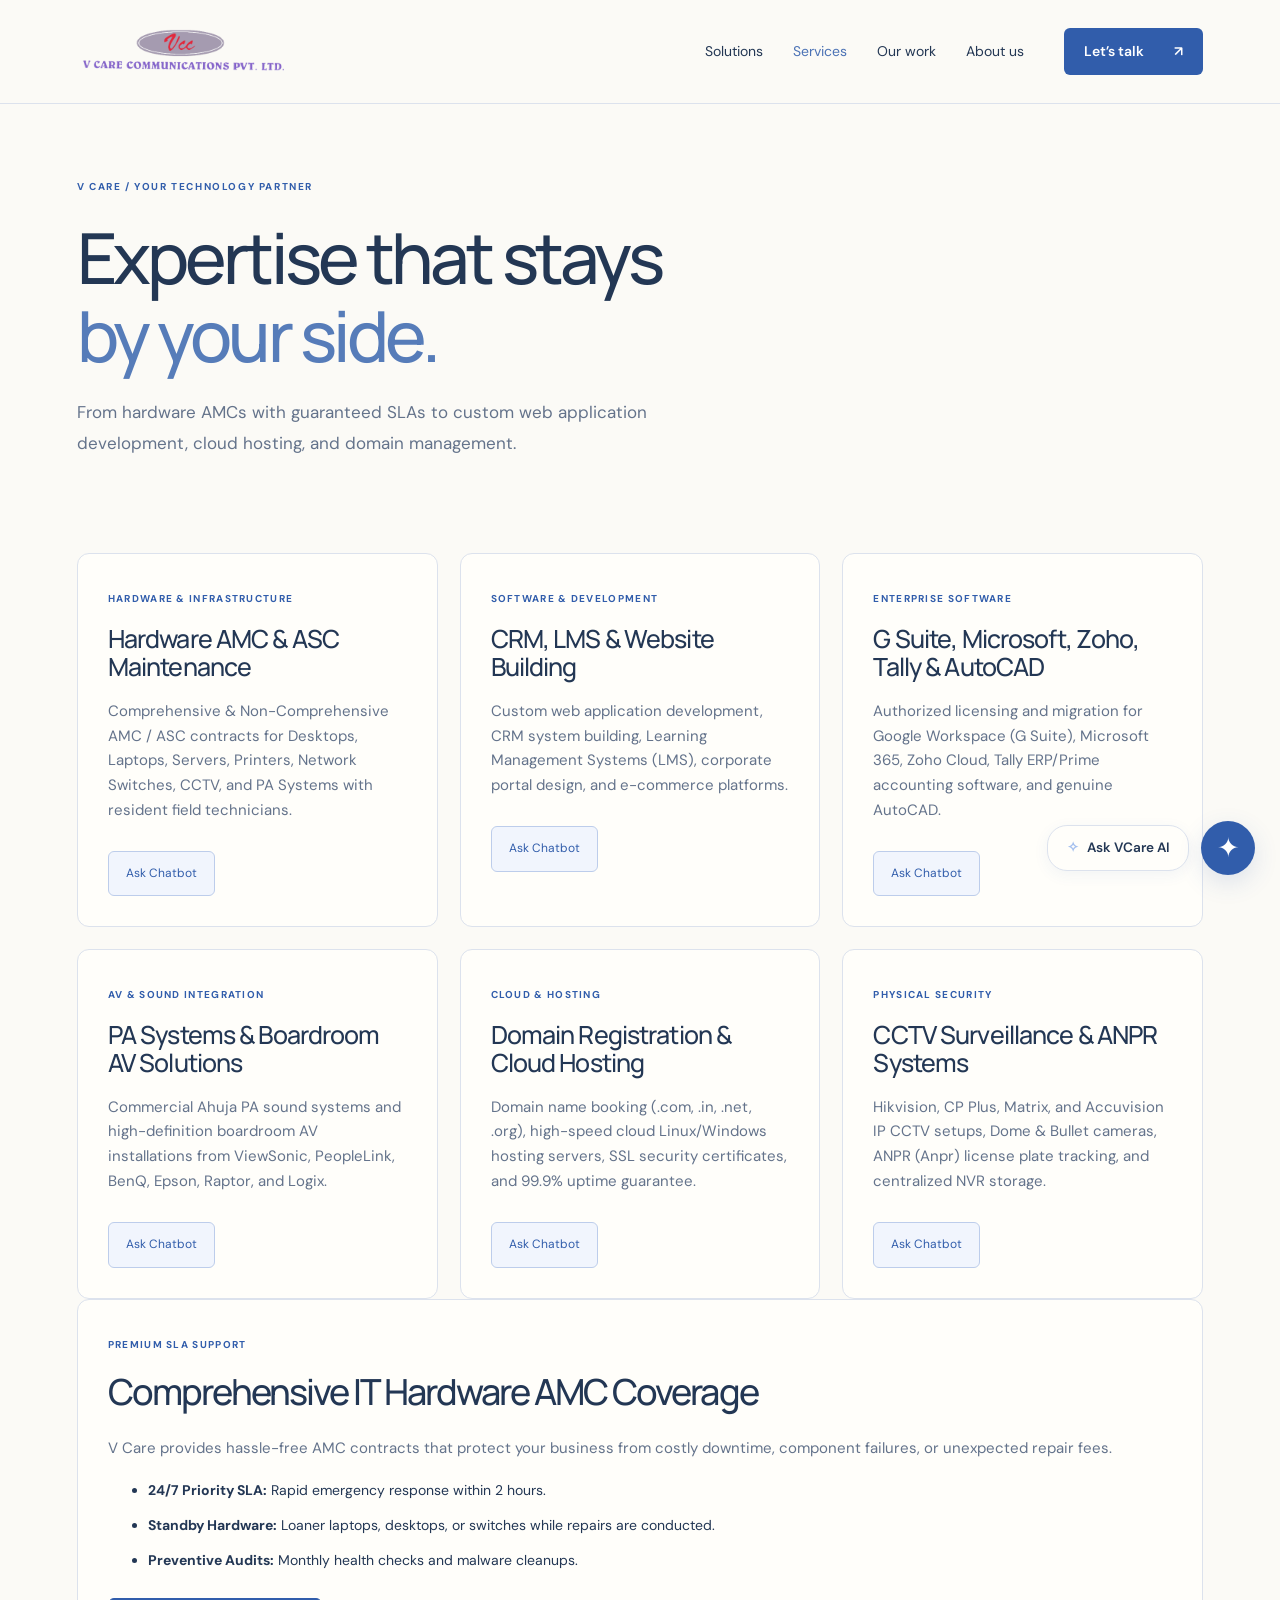
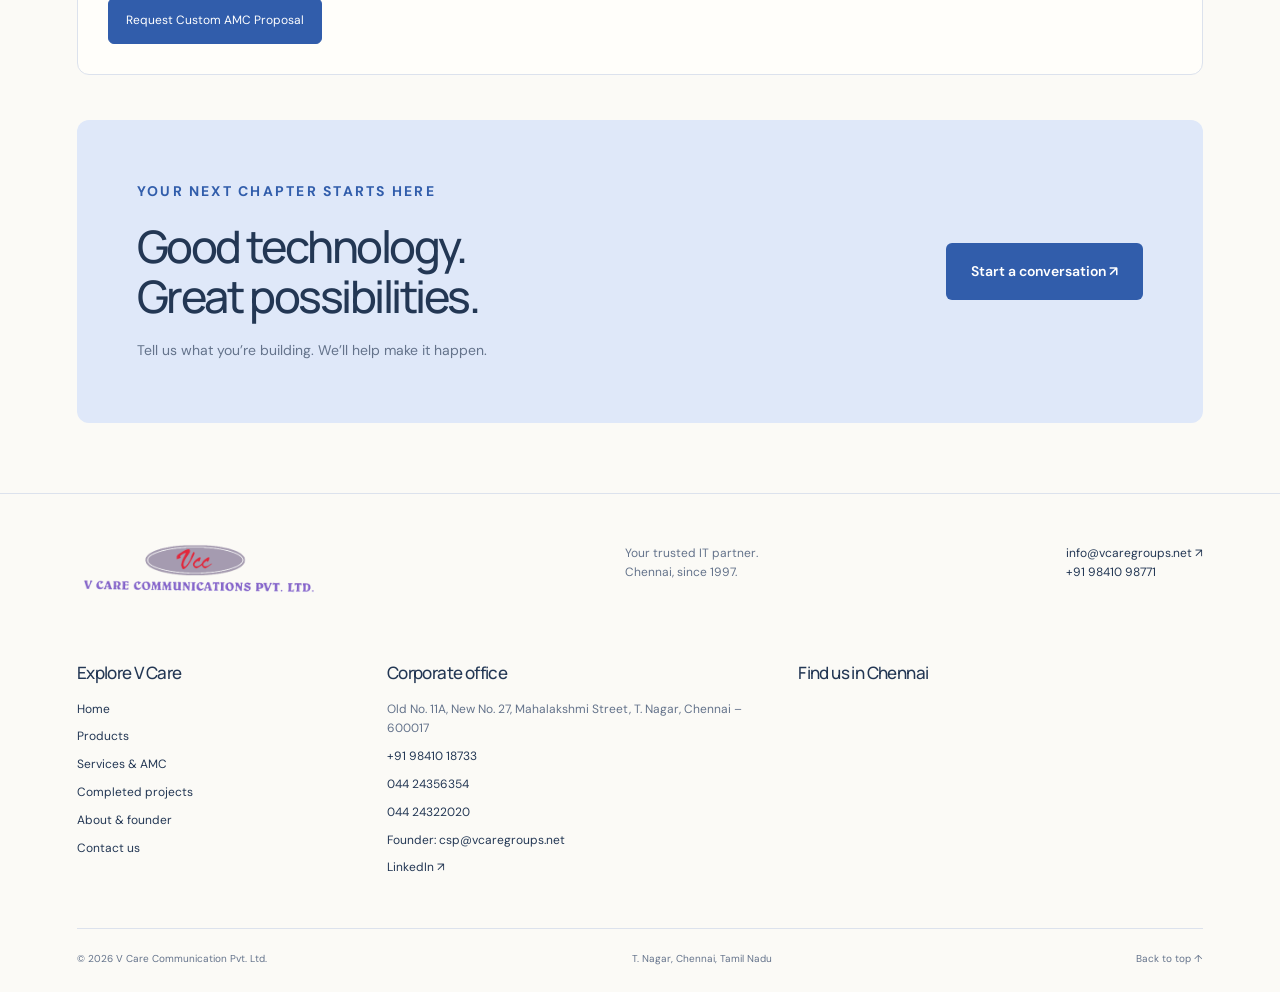
==== services.html @ 09d8451d "Add files via upload" ====
<!doctype html><html lang="en"><head><meta charset="utf-8"><meta name="viewport" content="width=device-width,initial-scale=1"><meta name="description" content="V Care Communication — enterprise IT hardware, systems integration, networking and maintenance in Chennai since 1997."><title>V Care — Technology that moves you forward</title><link rel="stylesheet" href="css/chatbot.css"><link rel="stylesheet" href="css/style.css"></head><body><a class="skip" href="#main">Skip to content</a><header><a class="brand" href="index.html" aria-label="V Care home"><img src="logo.png" alt="V Care Communication Pvt. Ltd."></a><button class="menu" aria-expanded="false" aria-controls="navigation">Menu <span>☰</span></button><nav id="navigation"><a href="products.html">Solutions</a><a href="services.html">Services</a><a href="projects.html">Our work</a><a href="about.html">About us</a></nav><a class="button small header-cta" href="contact.html">Let’s talk <span>↗</span></a></header><main id="main"><section class="page-hero"><p class="eyebrow">V CARE / YOUR TECHNOLOGY PARTNER</p><h1>Expertise that stays<br><em>by your side.</em></h1><p class="intro">From hardware
        AMCs with guaranteed SLAs to custom web application development, cloud hosting, and domain management.</p></section><div class="original-content"><section class="section">
    <div class="container">

      <div class="bento-grid">

        
        <div class="bento-span-4 bento-card">
          
          <span class="bento-tag">HARDWARE & INFRASTRUCTURE</span>
          <h3 class="bento-title">Hardware AMC & ASC Maintenance</h3>
          <p class="bento-desc">Comprehensive & Non-Comprehensive AMC / ASC contracts for Desktops, Laptops, Servers,
            Printers, Network Switches, CCTV, and PA Systems with resident field technicians.</p>
          <button class="btn btn-outline js-open-chat" data-prompt="Tell me about your hardware AMC and ASC support contracts">Ask Chatbot </button>
        </div>

        
        <div class="bento-span-4 bento-card">
          
          <span class="bento-tag">SOFTWARE & DEVELOPMENT</span>
          <h3 class="bento-title">CRM, LMS & Website Building</h3>
          <p class="bento-desc">Custom web application development, CRM system building, Learning Management Systems
            (LMS), corporate portal design, and e-commerce platforms.</p>
          <button class="btn btn-outline js-open-chat" data-prompt="What CRM, LMS, and website building solutions do you offer?">Ask Chatbot </button>
        </div>

        
        <div class="bento-span-4 bento-card">
          
          <span class="bento-tag">ENTERPRISE SOFTWARE</span>
          <h3 class="bento-title">G Suite, Microsoft, Zoho, Tally & AutoCAD</h3>
          <p class="bento-desc">Authorized licensing and migration for Google Workspace (G Suite), Microsoft 365, Zoho
            Cloud, Tally ERP/Prime accounting software, and genuine AutoCAD.</p>
          <button class="btn btn-outline js-open-chat" data-prompt="Tell me about software licensing for Tally, Zoho, G Suite, Microsoft, and AutoCAD">Ask Chatbot
            </button>
        </div>

        
        <div class="bento-span-4 bento-card">
          
          <span class="bento-tag">AV & SOUND INTEGRATION</span>
          <h3 class="bento-title">PA Systems & Boardroom AV Solutions</h3>
          <p class="bento-desc">Commercial Ahuja PA sound systems and high-definition boardroom AV installations from
            ViewSonic, PeopleLink, BenQ, Epson, Raptor, and Logix.</p>
          <button class="btn btn-outline js-open-chat" data-prompt="What PA sound systems and boardroom AV integrations do you provide?">Ask Chatbot </button>
        </div>

        
        <div class="bento-span-4 bento-card">
          
          <span class="bento-tag">CLOUD & HOSTING</span>
          <h3 class="bento-title">Domain Registration & Cloud Hosting</h3>
          <p class="bento-desc">Domain name booking (.com, .in, .net, .org), high-speed cloud Linux/Windows hosting
            servers, SSL security certificates, and 99.9% uptime guarantee.</p>
          <button class="btn btn-outline js-open-chat" data-prompt="Tell me about domain registration and hosting services">Ask Chatbot </button>
        </div>

        
        <div class="bento-span-4 bento-card">
          
          <span class="bento-tag">PHYSICAL SECURITY</span>
          <h3 class="bento-title">CCTV Surveillance & ANPR Systems</h3>
          <p class="bento-desc">Hikvision, CP Plus, Matrix, and Accuvision IP CCTV setups, Dome & Bullet cameras, ANPR
            (Anpr) license plate tracking, and centralized NVR storage.</p>
          <button class="btn btn-outline js-open-chat" data-prompt="Tell me about CCTV camera brands, ANPR systems, and installation">Ask Chatbot </button>
        </div>

      </div>

      
      <div class="bento-card">
        <div>
          <div>
            <span class="bento-tag">PREMIUM SLA SUPPORT</span>
            <h2 class="text-gradient">Comprehensive
              IT Hardware AMC Coverage</h2>
            <p>V Care provides hassle-free
              AMC contracts that protect your business from costly downtime, component failures, or unexpected repair
              fees.</p>

            <ul>
              <li> <strong>24/7 Priority SLA:</strong> Rapid emergency response
                within 2 hours.</li>
              <li> <strong>Standby Hardware:</strong> Loaner laptops, desktops,
                or switches while repairs are conducted.</li>
              <li> <strong>Preventive Audits:</strong> Monthly health checks and
                malware cleanups.</li>
            </ul>

            <a href="contact.html" class="btn btn-primary">Request Custom AMC Proposal </a>
          </div>

          
        </div>
      </div>

    </div>
  </section></div></main><section class="closing"><div><p class="eyebrow">YOUR NEXT CHAPTER STARTS HERE</p><h2>Good technology.<br>Great possibilities.</h2><p>Tell us what you’re building. We’ll help make it happen.</p></div><a class="button" href="contact.html">Start a conversation ↗</a></section><footer><div class="footer-top"><a class="brand" href="index.html"><img src="logo.png" alt="V Care Communication Pvt. Ltd."></a><p>Your trusted IT partner.<br>Chennai, since 1997.</p><div><a href="mailto:info@vcaregroups.net">info@vcaregroups.net ↗</a><a href="tel:+919841098771">+91 98410 98771</a></div></div><div class="footer-extras"><div><h3>Explore V Care</h3><a href="index.html">Home</a><a href="products.html">Products</a><a href="services.html">Services & AMC</a><a href="projects.html">Completed projects</a><a href="about.html">About & founder</a><a href="contact.html">Contact us</a></div><div><h3>Corporate office</h3><p>Old No. 11A, New No. 27, Mahalakshmi Street, T. Nagar, Chennai – 600017</p><a href="tel:+919841018733">+91 98410 18733</a><a href="tel:04424356354">044 24356354</a><a href="tel:04424322020">044 24322020</a><a href="mailto:csp@vcaregroups.net">Founder: csp@vcaregroups.net</a><a href="https://www.linkedin.com/company/vcare-communication-pvt-ltd/" target="_blank" rel="noopener">LinkedIn ↗</a></div><div><h3>Find us in Chennai</h3><iframe src="https://www.google.com/maps/embed?pb=!1m18!1m12!1m3!1d15547.591956405066!2d80.22578973375931!3d13.042164800798362!2m3!1f0!2f0!3f0!3m2!1i1024!2i768!4f13.1!3m3!1m2!1s0x3a5266fff893aa7f%3A0x14968e3ff14acfaf!2sV%20Care%20Communication!5e0!3m2!1sen!2sin!4v1703919596959!5m2!1sen!2sin" width="100%" height="460" allowfullscreen="" loading="lazy" title="V Care office location"></iframe></div></div><div class="footer-bottom"><span>© <span id="year"></span> V Care Communication Pvt. Ltd.</span><a href="contact.html">T. Nagar, Chennai, Tamil Nadu</a><a href="#main">Back to top ↑</a></div></footer><script src="js/chatbot-data.js"></script><script src="js/chatbot.js"></script><script src="js/site.js"></script></body></html>
---- css/chatbot.css ----
/* ==========================================================================
   VCare Holographic AI Assistant - Floating Chatbot Stylesheet
   ========================================================================== */

/* Launcher Floating Trigger */
.chatbot-launcher {
  position: fixed;
  bottom: 25px;
  right: 25px;
  z-index: 99999;
  display: flex;
  align-items: center;
  gap: 0.75rem;
  cursor: pointer;
}

.chatbot-trigger-btn {
  width: 65px;
  height: 65px;
  border-radius: 50%;
  background: linear-gradient(135deg, var(--blue-electric) 0%, var(--cyan-neon) 100%);
  color: #030712;
  display: flex;
  align-items: center;
  justify-content: center;
  font-size: 1.7rem;
  box-shadow: 0 0 30px var(--cyan-glow), 0 10px 25px rgba(0, 0, 0, 0.5);
  border: 2px solid rgba(255, 255, 255, 0.4);
  transition: all 0.3s cubic-bezier(0.175, 0.885, 0.32, 1.275);
  position: relative;
}

.chatbot-trigger-btn:hover {
  transform: scale(1.1) rotate(6deg);
  box-shadow: 0 0 45px var(--cyan-neon), 0 15px 35px rgba(0, 0, 0, 0.6);
}

.chatbot-pulse-ring {
  position: absolute;
  top: -5px;
  left: -5px;
  right: -5px;
  bottom: -5px;
  border-radius: 50%;
  border: 2px solid var(--cyan-neon);
  animation: pulseRing 2s infinite;
  pointer-events: none;
}

@keyframes pulseRing {
  0% { transform: scale(0.95); opacity: 0.9; }
  50% { transform: scale(1.2); opacity: 0; }
  100% { transform: scale(0.95); opacity: 0; }
}

.chatbot-tooltip {
  background: #090d16;
  color: #ffffff;
  padding: 0.65rem 1.15rem;
  border-radius: 20px;
  font-family: var(--font-mono);
  font-size: 0.85rem;
  font-weight: 600;
  border: 1px solid var(--cyan-neon);
  box-shadow: 0 0 20px var(--cyan-glow);
  white-space: nowrap;
  display: flex;
  align-items: center;
  gap: 0.5rem;
  animation: bounceTooltip 3s infinite;
}

.chatbot-tooltip i {
  color: var(--cyan-neon);
}

@keyframes bounceTooltip {
  0%, 100% { transform: translateY(0); }
  50% { transform: translateY(-5px); }
}

/* Main Chat Modal Window */
.chatbot-container {
  position: fixed;
  bottom: 105px;
  right: 25px;
  width: 410px;
  max-width: calc(100vw - 40px);
  height: 620px;
  max-height: calc(100vh - 130px);
  background: rgba(11, 15, 25, 0.96);
  backdrop-filter: blur(24px);
  -webkit-backdrop-filter: blur(24px);
  border-radius: 24px;
  box-shadow: 0 0 45px rgba(0, 240, 255, 0.25), 0 25px 60px rgba(0, 0, 0, 0.8);
  display: flex;
  flex-direction: column;
  overflow: hidden;
  z-index: 99999;
  border: 1px solid rgba(0, 240, 255, 0.35);
  opacity: 0;
  visibility: hidden;
  transform: translateY(25px) scale(0.92);
  transition: all 0.3s cubic-bezier(0.16, 1, 0.3, 1);
}

.chatbot-container.active {
  opacity: 1;
  visibility: visible;
  transform: translateY(0) scale(1);
}

/* Chat Header */
.chatbot-header {
  background: linear-gradient(135deg, #090d16 0%, #050811 100%);
  color: #ffffff;
  padding: 1.35rem 1.5rem;
  display: flex;
  align-items: center;
  justify-content: space-between;
  border-bottom: 1px solid rgba(255, 255, 255, 0.1);
}

.chat-header-info {
  display: flex;
  align-items: center;
  gap: 0.85rem;
}

.chat-avatar {
  width: 44px;
  height: 44px;
  border-radius: 50%;
  background: linear-gradient(135deg, var(--blue-electric) 0%, var(--cyan-neon) 100%);
  display: flex;
  align-items: center;
  justify-content: center;
  font-size: 1.25rem;
  color: #030712;
  position: relative;
  box-shadow: 0 0 15px var(--cyan-neon);
}

.chat-status-dot {
  position: absolute;
  bottom: 0;
  right: 0;
  width: 12px;
  height: 12px;
  background: var(--emerald-neon);
  border: 2px solid #030712;
  border-radius: 50%;
  box-shadow: 0 0 8px var(--emerald-neon);
}

.chat-title-box h4 {
  color: #ffffff;
  font-size: 1.1rem;
  font-weight: 700;
  margin: 0;
}

.chat-title-box p {
  color: var(--cyan-neon);
  font-family: var(--font-mono);
  font-size: 0.75rem;
  margin: 0;
}

.chat-header-actions {
  display: flex;
  gap: 0.5rem;
}

.chat-header-btn {
  background: rgba(255, 255, 255, 0.08);
  border: 1px solid rgba(255, 255, 255, 0.1);
  color: #ffffff;
  width: 34px;
  height: 34px;
  border-radius: 50%;
  display: flex;
  align-items: center;
  justify-content: center;
  cursor: pointer;
  transition: all 0.2s ease;
  font-size: 0.9rem;
}

.chat-header-btn:hover {
  background: rgba(0, 240, 255, 0.2);
  color: var(--cyan-neon);
  border-color: var(--cyan-neon);
}

/* Chat Body & History */
.chatbot-body {
  flex: 1;
  padding: 1.25rem;
  overflow-y: auto;
  background: #050811;
  display: flex;
  flex-direction: column;
  gap: 1.1rem;
}

/* Message Bubbles */
.chat-msg {
  display: flex;
  gap: 0.75rem;
  max-width: 90%;
  animation: msgSlideIn 0.3s ease;
}

@keyframes msgSlideIn {
  from { opacity: 0; transform: translateY(10px); }
  to { opacity: 1; transform: translateY(0); }
}

.chat-msg.user {
  align-self: flex-end;
  flex-direction: row-reverse;
}

.chat-msg.bot {
  align-self: flex-start;
}

.msg-bubble {
  padding: 0.95rem 1.2rem;
  border-radius: 18px;
  font-size: 0.9rem;
  line-height: 1.5;
  box-shadow: 0 4px 15px rgba(0, 0, 0, 0.4);
}

.chat-msg.user .msg-bubble {
  background: linear-gradient(135deg, var(--blue-electric) 0%, var(--cyan-neon) 100%);
  color: #030712;
  font-weight: 500;
  border-bottom-right-radius: 4px;
}

.chat-msg.bot .msg-bubble {
  background: rgba(17, 23, 38, 0.9);
  color: var(--text-main);
  border: 1px solid rgba(0, 240, 255, 0.25);
  border-bottom-left-radius: 4px;
}

.msg-time {
  font-size: 0.7rem;
  color: var(--text-dim);
  margin-top: 0.3rem;
  font-family: var(--font-mono);
}

/* Quick Reply Chips */
.quick-replies {
  display: flex;
  flex-wrap: wrap;
  gap: 0.5rem;
  margin-top: 0.75rem;
}

.chip-btn {
  background: rgba(0, 240, 255, 0.08);
  border: 1px solid rgba(0, 240, 255, 0.3);
  color: var(--cyan-neon);
  font-family: var(--font-heading);
  font-size: 0.8rem;
  font-weight: 600;
  padding: 0.45rem 0.9rem;
  border-radius: 20px;
  cursor: pointer;
  transition: all 0.2s ease;
}

.chip-btn:hover {
  background: var(--cyan-neon);
  color: #030712;
  box-shadow: 0 0 15px var(--cyan-neon);
  transform: translateY(-2px);
}

/* Cards inside Chat */
.chat-card {
  background: rgba(11, 15, 25, 0.8);
  border: 1px solid rgba(0, 240, 255, 0.3);
  border-radius: 14px;
  padding: 1rem;
  margin-top: 0.65rem;
  box-shadow: 0 0 15px rgba(0, 240, 255, 0.1);
}

.chat-card h5 {
  font-size: 0.95rem;
  color: var(--text-white);
  margin-bottom: 0.4rem;
}

.chat-card p {
  font-size: 0.825rem;
  color: var(--text-muted);
  margin-bottom: 0.75rem;
}

.chat-card-btn {
  display: inline-block;
  font-size: 0.8rem;
  font-weight: 700;
  color: #030712;
  background: var(--cyan-neon);
  padding: 0.4rem 0.85rem;
  border-radius: 6px;
  text-decoration: none;
  box-shadow: 0 0 10px rgba(0, 240, 255, 0.3);
}

.chat-card-btn:hover {
  background: #ffffff;
  color: #030712;
}

/* Typing Indicator Animation */
.typing-indicator {
  display: flex;
  align-items: center;
  gap: 5px;
  padding: 0.75rem 1.1rem;
  background: rgba(17, 23, 38, 0.9);
  border: 1px solid rgba(0, 240, 255, 0.3);
  border-radius: 18px;
  width: fit-content;
}

.typing-dot {
  width: 7px;
  height: 7px;
  background: var(--cyan-neon);
  border-radius: 50%;
  box-shadow: 0 0 8px var(--cyan-neon);
  animation: typingBounce 1.4s infinite ease-in-out both;
}

.typing-dot:nth-child(1) { animation-delay: -0.32s; }
.typing-dot:nth-child(2) { animation-delay: -0.16s; }

@keyframes typingBounce {
  0%, 80%, 100% { transform: scale(0); }
  40% { transform: scale(1); }
}

/* Chat Input Footer */
.chatbot-footer {
  padding: 1rem 1.1rem;
  background: #090d16;
  border-top: 1px solid rgba(255, 255, 255, 0.08);
  display: flex;
  align-items: center;
  gap: 0.6rem;
}

.chat-input {
  flex: 1;
  border: 1px solid rgba(255, 255, 255, 0.12);
  background: rgba(3, 7, 18, 0.8);
  color: var(--text-white);
  border-radius: 24px;
  padding: 0.7rem 1.1rem;
  font-family: var(--font-body);
  font-size: 0.9rem;
  outline: none;
  transition: border-color 0.2s ease;
}

.chat-input:focus {
  border-color: var(--cyan-neon);
  box-shadow: 0 0 12px rgba(0, 240, 255, 0.25);
}

.chat-send-btn {
  background: linear-gradient(135deg, var(--blue-electric) 0%, var(--cyan-neon) 100%);
  border: none;
  color: #030712;
  width: 40px;
  height: 40px;
  border-radius: 50%;
  display: flex;
  align-items: center;
  justify-content: center;
  cursor: pointer;
  transition: all 0.2s ease;
  font-size: 1rem;
  box-shadow: 0 0 15px rgba(0, 240, 255, 0.3);
}

.chat-send-btn:hover {
  transform: scale(1.1);
  box-shadow: 0 0 25px var(--cyan-neon);
}

@media (max-width: 480px) {
  .chatbot-container {
    right: 0;
    bottom: 0;
    width: 100vw;
    height: 100vh;
    max-width: 100vw;
    max-height: 100vh;
    border-radius: 0;
  }
}
---- css/style.css ----
@import url('https://fonts.googleapis.com/css2?family=DM+Sans:wght@400;500;600;700&family=Manrope:wght@400;500;600;700;800&display=swap');
:root{--ink:#233754;--muted:#64738b;--paper:#fbfaf6;--teal:#315dab;--line:#dce2ed;--font-mono:'DM Sans',sans-serif;--blue-electric:#315dab;--cyan-neon:#a5c0ef;--cyan-glow:transparent}*{box-sizing:border-box}html{scroll-behavior:smooth;scroll-padding-top:100px}body{margin:0;background:var(--paper);color:var(--ink);font-family:'DM Sans',sans-serif;font-size:16px;line-height:1.65}a{color:inherit;text-decoration:none}button,input,select,textarea{font:inherit}button,a,input,textarea,select{-webkit-tap-highlight-color:transparent}a:focus-visible,button:focus-visible,input:focus-visible,select:focus-visible,textarea:focus-visible{outline:3px solid #cc825a;outline-offset:5px}button{cursor:pointer}h1,h2,h3,p{margin:0}h1,h2,h3{font-family:Manrope,'DM Sans',sans-serif;font-weight:500;line-height:1.12;letter-spacing:-.055em}h1{font-size:clamp(48px,5.9vw,85px)}h2{font-size:clamp(32px,3.5vw,49px)}h3{font-size:24px;letter-spacing:-.035em}p{color:var(--muted)}em{font-style:normal;color:#567cb9}header{height:104px;display:flex;align-items:center;gap:40px;max-width:1440px;margin:auto;padding:0 6%;border-bottom:1px solid var(--line)}.brand{display:flex;align-items:center;gap:9px;font-weight:800;letter-spacing:.03em;font-size:23px;line-height:1.2}.brand img{width:48px;height:48px;object-fit:contain}.brand small{display:block;font-size:8px;letter-spacing:.1em;margin-top:5px}nav{display:flex;gap:30px;margin-left:auto;font-size:14px}nav a:hover,nav a[aria-current]{color:#4b72b5}.button{display:inline-flex;align-items:center;justify-content:space-between;gap:30px;border:0;background:var(--teal);color:white;padding:17px 25px;border-radius:6px;font-size:14px;font-weight:600;transition:background .2s,transform .2s}.button:hover{background:#23498c;transform:translateY(-2px)}.button.small{padding:12px 20px}.menu{display:none}.hero{display:grid;grid-template-columns:1.06fr 1fr;max-width:1440px;margin:auto;padding:74px 6% 70px;gap:38px;align-items:center}.eyebrow{font-size:10px;font-weight:700;letter-spacing:.16em;color:var(--teal)}.dot{display:inline-block;width:6px;height:6px;background:#567cb9;border-radius:50%;margin-right:8px}.hero h1{margin:24px 0;position:relative}.title-star{font-size:49px;color:#d68d61;display:inline-block;margin-left:22px;vertical-align:middle}.intro{font-size:17px;line-height:1.8;max-width:450px}.hero-actions{display:flex;gap:27px;align-items:center;margin-top:30px}.text-link{font-size:13px;font-weight:600;border-bottom:1px solid #9bb0ce;padding-bottom:5px;display:inline-block}.hero-note{font-size:11px;color:var(--muted);margin-top:30px;display:flex;gap:10px;align-items:center}.hero-note span{font-size:22px;color:var(--teal)}.hero-art{height:500px;position:relative;background:radial-gradient(ellipse at 45% 55%,#e0e9fa,transparent 68%);isolation:isolate}.art-orbit{position:absolute;border:1px solid #bdcdea;border-radius:50%;width:390px;height:390px;left:50%;top:50%;transform:translate(-50%,-50%) rotate(-28deg)}.orbit-two{width:465px;height:245px;transform:translate(-50%,-50%) rotate(-35deg);border-style:dashed}.server{position:absolute;top:135px;left:50%;transform:translateX(-50%) rotate(-6deg);width:204px;background:#e9eef8;border:1px solid #bdcce5;border-radius:15px;box-shadow:15px 22px 0 #cbd9ef,25px 42px 48px #49689125;padding:17px;z-index:2}.server-top{font-size:8px;letter-spacing:.15em;padding-bottom:17px}.server-row{height:46px;background:#365b95;border-radius:5px;margin-bottom:8px;display:flex;align-items:center;gap:7px;padding:0 12px}.server-row span{width:82px;height:13px;background:repeating-linear-gradient(90deg,#254578 0px,#254578 3px,#7194c3 3px,#7194c3 4px);margin-right:auto}.server-row i{width:4px;height:4px;background:#bdd1ef;border-radius:50%}.server-base{font-size:6px;letter-spacing:.2em;padding-top:10px}.art-card{position:absolute;display:flex;gap:12px;align-items:center;z-index:3;background:#fffdf8;border:1px solid #dde5f1;border-radius:10px;padding:15px 19px;box-shadow:0 10px 24px #405b830d;transform:rotate(-5deg)}.art-card>span{font-size:25px;color:var(--teal);background:#e7eefb;border-radius:8px;width:40px;text-align:center}.art-card p{font-size:12px;color:var(--ink);font-weight:600}.art-card small{display:block;font-size:9px;font-weight:400;color:var(--muted)}.cloud{top:77px;left:4%}.network{right:-1%;top:250px;transform:rotate(5deg)}.support{left:0;bottom:55px;transform:rotate(3deg)}.art-label{position:absolute;font-size:8px;letter-spacing:.14em;right:6%;top:35px}.art-label i{display:inline-block;background:#688ec3;width:5px;height:5px;border-radius:50%;margin-right:5px}.art-tag{position:absolute;bottom:13px;left:24%;font-size:7px;letter-spacing:.2em}.spark{position:absolute;font-size:55px;color:#cb855b}.spark-one{right:9%;top:91px}.spark-two{left:18%;bottom:135px;font-size:25px}.partners{border-block:1px solid var(--line);padding:27px 0 34px}.partner-heading{display:flex;align-items:center;justify-content:space-between;padding:0 6%;max-width:1440px;margin:auto}.partner-heading button{border:0;background:none;font-size:10px;color:var(--muted)}.marquee{overflow:hidden;margin-top:24px;mask-image:linear-gradient(to right,transparent,#000 8%,#000 92%,transparent)}.track{display:flex;width:max-content;animation:slide 36s linear infinite}.partner-set{display:flex;gap:70px;align-items:center;padding-right:70px}.partner-set span{font-size:27px;font-weight:700;letter-spacing:-.04em;color:#566580;white-space:nowrap}.partner-set span:nth-child(2){font-style:italic}.partner-set span:nth-child(3){font-style:italic;font-size:39px}.partners.paused .track,.marquee:hover .track{animation-play-state:paused}@keyframes slide{to{transform:translateX(-50%)}}.section{padding:100px 6%;max-width:1440px;margin:auto}.section-heading{display:flex;justify-content:space-between;gap:50px;align-items:end;margin-bottom:45px}.section-heading h2{margin-top:16px}.section-heading>p{max-width:330px;font-size:14px}.cards{display:grid;grid-template-columns:repeat(3,1fr);gap:18px}.card{padding:29px;border:1px solid var(--line);border-radius:9px;background:#fffefb;transition:background .2s,transform .2s}.card:hover{background:#eef3fc;transform:translateY(-5px)}.card-top{display:flex;align-items:center;justify-content:space-between;color:#8994a7;font-size:10px;margin-bottom:35px}.symbol{display:grid;place-items:center;background:#e7eefb;color:var(--teal);width:46px;height:46px;border-radius:10px;font-size:27px}.card:nth-child(2n) .symbol{background:#f7e9de;color:#a36b4d}.card h3{font-size:21px;margin-bottom:15px}.card p{font-size:13px;min-height:64px}.card-link{display:flex;justify-content:space-between;margin-top:24px;font-size:11px;font-weight:600}.card-link b{font-size:18px}.care-section{padding:65px 6%;background:#f0f3fa;display:grid;grid-template-columns:1fr 1fr;gap:90px;align-items:center}.care-visual{background:#dce6f8;border-radius:12px;min-height:440px;padding:30px;position:relative;overflow:hidden}.big-v{font-family:Manrope,sans-serif;font-size:160px;font-weight:500;letter-spacing:-.09em;line-height:1.2;margin-top:35px}.big-v span{font-size:66px;letter-spacing:-.07em}.care-caption{font-size:16px;line-height:1.5;margin-top:15px}.care-flower{position:absolute;right:-10px;bottom:-50px;font-size:240px;color:#bdd0ed;line-height:1}.care-copy h2{margin:18px 0 22px}.care-copy>p:not(.eyebrow){font-size:14px;max-width:450px}.fact-grid{display:grid;grid-template-columns:1fr 1fr;border-block:1px solid #ccd7ec;margin:30px 0;padding:22px 0}.fact-grid strong{font-family:Manrope,sans-serif;font-weight:500;font-size:35px;display:block;line-height:1.3}.fact-grid span{font-size:11px;color:var(--muted)}.project-grid{display:grid;grid-template-columns:1fr 1fr;gap:28px}.project-art{height:305px;border-radius:10px;padding:30px;overflow:hidden;margin-bottom:25px;position:relative}.campus{background:#eee2d2}.campus>span{font-size:195px;line-height:1;position:absolute;right:25px;bottom:0;color:#b89d7d}.project-art small{font-size:8px;letter-spacing:.18em;position:relative}.campus>div{font-size:45px;letter-spacing:-.06em;line-height:1.1;margin-top:30px;position:relative}.branches{background:#dce6f8}.nodes{position:relative;display:grid;grid-template-columns:1fr 1fr;gap:26px;max-width:240px;margin:20px auto}.nodes:before{content:'';position:absolute;inset:30px;border:1px dashed #8ba6cc;transform:rotate(25deg)}.nodes span{z-index:1;position:relative;border:1px solid #97b1d5;background:#f6f8fd;border-radius:10px;padding:17px;text-align:center;font-size:18px}.branches small{display:block;text-align:center;margin-top:25px}.project h3{margin:10px 0 13px;font-size:24px}.project>p:last-child{font-size:14px;max-width:460px}.process{border-top:1px solid var(--line);padding-top:70px}.process h2{margin-top:17px}.steps{display:grid;grid-template-columns:repeat(3,1fr);gap:55px;margin-top:48px}.steps span{font-size:12px;color:#6686b6}.steps h3{margin:19px 0 12px}.steps p{font-size:14px}.closing{margin:0 6% 70px;background:#dfe8f9;border-radius:12px;padding:60px;display:flex;align-items:center;justify-content:space-between;gap:35px}.closing h2{margin:18px 0}.closing p{font-size:14px}footer{padding:40px 6% 25px;border-top:1px solid var(--line)}.footer-top{display:flex;justify-content:space-between;gap:30px;padding:10px 0 40px}.footer-top .brand{display:block}.footer-top small{font-weight:400;letter-spacing:0;font-size:11px;margin-top:10px}.footer-top p,.footer-top>div{font-size:12px}.footer-top>div a{display:block}.footer-bottom{border-top:1px solid var(--line);display:flex;justify-content:space-between;gap:20px;padding-top:22px;font-size:10px;color:var(--muted)}.page-hero{max-width:1440px;margin:auto;padding:75px 6% 50px}.page-hero h1{margin:22px 0;font-size:clamp(45px,5.5vw,74px)}.page-hero .intro{max-width:580px}.compact{padding-top:25px}.about-layout,.contact-layout{display:grid;grid-template-columns:1fr 1fr;gap:80px}.about-layout h2{margin:20px 0}.about-layout p{margin-bottom:20px}.values{padding:40px;border-radius:10px;background:#e7eefb}.values h3{margin-bottom:12px}.values p{font-size:14px}.service-note{background:#f0f3fa;border-radius:12px;margin-bottom:60px}.service-note p{max-width:730px;margin:25px 0}.project-list{display:grid;grid-template-columns:1fr 1fr;gap:25px}.project-list article{border:1px solid var(--line);padding:35px;border-radius:10px}.project-list h2{font-size:30px;margin:20px 0}.project-list p{font-size:14px;margin-bottom:20px}.contact-layout h2{font-size:35px;margin-bottom:20px}.contact-detail{margin-top:35px}.contact-detail>span{display:block;font-size:10px;letter-spacing:.14em;margin:25px 0 8px}.contact-detail>a{display:block;font-size:18px}.contact-detail p{font-size:14px}form{padding:35px;background:#f0f3fa;border-radius:12px}form h3{margin-bottom:25px}label{display:block;font-size:12px;font-weight:600;margin-bottom:17px}input,select,textarea{display:block;width:100%;border:1px solid #cdd8e9;background:#fffefa;padding:12px;border-radius:5px;margin-top:7px;font-size:14px;color:var(--ink)}textarea{resize:vertical}.form-note{font-size:11px;margin-top:17px}.skip{position:fixed;top:-100px;z-index:100000;background:white;padding:10px}.skip:focus{top:0}
/* Keep the original assistant and make its interface match the new site. */
.chatbot-trigger-btn{background:var(--teal);color:white;box-shadow:0 8px 25px #315dab25;border:0;width:54px;height:54px}.chatbot-pulse-ring{display:none}.chatbot-tooltip{background:#fffefa;color:var(--ink);border:1px solid var(--line);box-shadow:0 4px 15px #315dab10;animation:none;font-family:inherit}.chatbot-container{background:#fffefa!important;border:1px solid #cfdaee!important;box-shadow:0 20px 60px #23375420!important;font-family:inherit!important}.chatbot-header{background:var(--teal)!important}.chat-title-box h4,.chat-title-box p,.chat-header-btn{color:white!important}.chatbot-body{background:#f5f7fc!important}.chatbot-footer{background:white!important}.chat-input{background:#f5f7fc!important;color:var(--ink)!important;border-color:#cfdaee!important}.chat-msg.bot .msg-bubble{background:white!important;color:var(--ink)!important;border:1px solid #e0e7f2!important}.chat-msg.user .msg-bubble,.chat-send-btn{background:var(--teal)!important;color:white!important}.chip-btn{color:var(--teal)!important;background:#eef3fc!important;border-color:#cfdaee!important}.msg-time{color:#697b98!important}.msg-bubble div[style*="background:"]{background:#edf3fc!important;border-color:#cbd8ed!important}.msg-bubble [style*="color:"]{color:var(--ink)!important}.msg-bubble a{color:var(--teal)!important;text-decoration:underline}.fas{font-style:normal}.fa-comments:before{content:'✦'}.fa-times:before{content:'×'}.fa-paper-plane:before{content:'➤'}.fa-chevron-down:before{content:'⌄'}.fa-sync-alt:before{content:'↻'}.fa-user-shield:before{content:'✧'}.fa-robot:before{content:'✧'}
@media(min-width:1441px){.care-section{padding-inline:calc((100vw - 1268px)/2)}.closing,footer{max-width:1268px;margin-inline:auto}}
@media(max-width:1000px){header{gap:18px;padding-inline:5%}nav{gap:18px}.brand{font-size:19px}.brand img{width:38px}.hero{gap:10px;padding-inline:5%}.hero-art{transform:scale(.85);transform-origin:center}.hero-actions{gap:15px;flex-wrap:wrap}.care-section{gap:35px}.cards{grid-template-columns:repeat(2,1fr)}.section-heading{gap:25px}.closing{padding:40px}.contact-layout,.about-layout{gap:35px}}
@media(max-width:700px){header{height:80px;position:relative;z-index:20}.header-cta{margin-left:auto;padding:10px!important;font-size:11px}.brand{font-size:18px}.brand small{font-size:6px}.menu{display:block;background:none;border:0;font-size:12px;order:3;margin-left:0}.menu span{margin-left:5px}nav{display:none;position:absolute;top:79px;left:0;right:0;background:var(--paper);padding:25px 6%;border-bottom:1px solid var(--line);flex-direction:column}nav.open{display:flex}.hero{grid-template-columns:1fr;padding:44px 6% 25px}.hero h1{font-size:57px}.hero .eyebrow{font-size:8px}.intro{font-size:15px}.hero-art{height:415px;width:100%;transform:scale(.88);margin-top:5px}.cloud{left:-3%;top:55px}.network{right:-4%;top:225px}.support{left:-4%;bottom:25px}.server{top:110px}.art-label{top:5px}.art-orbit{width:330px;height:330px}.orbit-two{width:365px;height:215px}.art-tag{bottom:-2px;left:15%}.spark-one{top:55px;right:0}.hero-actions .button{font-size:12px;padding:15px 19px}.hero-note{margin-top:20px}.partners{padding-top:20px}.partner-heading .eyebrow{font-size:8px}.partner-set{gap:40px;padding-right:40px}.partner-set span{font-size:22px}.section{padding:60px 6%}.section-heading{display:block;margin-bottom:30px}.section-heading>p,.section-heading>.text-link{margin-top:20px}.cards{grid-template-columns:1fr}.card{padding:25px}.card-top{margin-bottom:22px}.card p{min-height:0}.care-section{grid-template-columns:1fr;padding:40px 6%;gap:35px}.care-visual{min-height:325px}.big-v{font-size:120px;margin-top:15px}.big-v span{font-size:55px}.care-flower{font-size:180px}.project-grid,.steps,.about-layout,.contact-layout,.project-list{grid-template-columns:1fr}.project-grid{gap:40px}.project-art{height:260px}.steps{gap:30px}.steps>div{border-top:1px solid var(--line);padding-top:18px}.steps h3{margin-top:10px}.closing{margin:0 6% 40px;padding:30px;display:block}.closing .button{margin-top:25px}.closing h2{font-size:35px}.footer-top{flex-direction:column;gap:23px}.footer-bottom{flex-direction:column;gap:10px}.page-hero{padding-top:45px}.compact{padding-top:10px}.values,form{padding:25px}.service-note{margin:0 6% 40px;width:auto;padding:30px}.chatbot-launcher{right:16px;bottom:16px}.chatbot-tooltip{display:none}.chatbot-container{width:calc(100vw - 24px)!important;right:12px!important;bottom:82px!important;height:min(520px,calc(100dvh - 105px))!important}}
@media(prefers-reduced-motion:reduce){html{scroll-behavior:auto}*,*:before,*:after{animation:none!important;transition:none!important}.track{flex-wrap:wrap;width:100%}.partner-set{flex-wrap:wrap;justify-content:center;gap:25px;padding:0 20px}.partner-set[aria-hidden]{display:none}}
body{overflow-x:clip}

/* Original source content, reflowed in the refreshed visual system. */
header .brand{flex-shrink:0}header .brand img{width:210px;height:auto;max-height:62px}.footer-top .brand img{width:240px;height:auto}.partner-set{gap:45px;padding-right:45px}.partner-logo{width:160px;flex-shrink:0;display:flex;flex-direction:column;align-items:center;justify-content:center;gap:13px}.partner-logo svg{height:32px;max-width:155px;width:auto}.partner-logo small{font-size:10px;color:var(--muted);white-space:nowrap}.original-content{max-width:1440px;margin:auto}.original-content .section{padding-block:45px}.original-content .container{width:100%}.original-content .bento-grid{display:grid;grid-template-columns:repeat(12,minmax(0,1fr));gap:22px}.original-content .bento-span-3{grid-column:span 3}.original-content .bento-span-4{grid-column:span 4}.original-content .bento-span-6{grid-column:span 6}.original-content .bento-card{padding:30px;background:#fffefa;border:1px solid var(--line);border-radius:12px;min-width:0}.original-content h2{font-size:36px;margin:16px 0 24px}.original-content h3{font-size:25px;margin:14px 0 18px}.original-content h4{font-size:16px;color:var(--ink);margin:10px 0}.original-content p{font-size:15px;margin-bottom:18px}.original-content .bento-tag,.original-content .sub-title{font-size:10px;color:var(--teal);letter-spacing:.13em;font-weight:700}.original-content img{max-width:100%;width:100%;height:280px;object-fit:cover;border-radius:10px}.original-content .btn{display:inline-flex;border:1px solid #bdcdeb;color:var(--teal);border-radius:6px;padding:12px 17px;font-size:12px;margin:10px 8px 0 0;background:#f1f5fd}.original-content .btn-primary{background:var(--teal);color:white;border-color:var(--teal)}.original-content .product-detail-card{display:grid;grid-template-columns:.85fr 1.15fr;gap:35px;align-items:center}.original-content .product-img-box img{height:380px}.original-content .product-specs-grid{display:grid;grid-template-columns:1fr 1fr;gap:15px;margin-block:22px;font-size:13px}.original-content .product-spec-item{padding:15px;background:#f0f4fc;border-radius:7px}.original-content #productsContainer{display:grid;gap:30px}.original-content .counter-number{font-size:46px;margin:0 0 10px}.original-content .bento-span-3{text-align:center}.original-content .section-title{margin-bottom:35px}.original-content .product-tabs-nav,.original-content .filter-nav,.original-content .products-filter-nav{display:flex;flex-wrap:wrap;gap:9px;margin:20px 0 30px}.original-content .tab-btn,.original-content .filter-btn{padding:10px 15px;border:1px solid #bdcdeb;background:white;border-radius:6px;font-size:12px;color:var(--ink)}.original-content .tab-btn.active,.original-content .filter-btn.active{background:var(--teal);color:white}.original-content .tab-content-panel{display:none}.original-content .tab-content-panel.active{display:block}.original-content .tab-content-panel .product-detail-card{padding:30px;border:1px solid var(--line);border-radius:12px;background:white}.original-content .project-card-item>div{font-size:14px;margin:15px 0;padding:15px;background:#edf2fc;border-radius:8px}.original-content .project-card-item>div:has(img){padding:0;background:none}.original-content li{font-size:14px;margin-bottom:12px}.original-content .section:has(.form-box) .bento-card>div{display:grid;grid-template-columns:1fr 1fr;gap:40px}.original-content .section:has(.form-box) .form-box{min-width:0}.original-content .section:has(.form-box) .form-box>h3{display:none}.original-content .section:has(.form-box) .bento-card>div>div:first-child>div>div{margin-block:18px}.original-content .section:has(.form-box) strong{display:block}.original-content .section:has(.bento-card .bento-tag) .bento-card>div:has(>div>h2){display:grid;grid-template-columns:1.1fr .9fr;gap:35px;align-items:center}.original-content .section:has(a[href="mailto:csp@vcaregroups.net"]) .bento-card>div{display:grid;grid-template-columns:.8fr 1.2fr;gap:45px;align-items:center}.original-content .section:has(a[href="mailto:csp@vcaregroups.net"]) .bento-card>div>div:first-child{background:#e4ecfc;border-radius:10px;padding:30px}.original-content .section:has(a[href="mailto:csp@vcaregroups.net"]) .bento-card>div>div:first-child>div{display:none}.original-content .section:has(a[href="mailto:csp@vcaregroups.net"]) a{font-size:14px;text-decoration:underline}.footer-extras{display:grid;grid-template-columns:.8fr 1.1fr 1.2fr;gap:40px;padding:20px 0 40px}.footer-extras h3{font-size:17px;margin-bottom:18px}.footer-extras a{display:block;font-size:12px;margin:8px 0}.footer-extras p{font-size:12px}.footer-extras iframe{border:0;border-radius:10px;width:100%;height:180px}.original-content [hidden]{display:none!important}.original-content .service-support-photo{margin-top:20px}
@media(max-width:1000px){header{gap:20px}header .brand img{width:175px}nav{gap:16px}.original-content .bento-span-4{grid-column:span 6}.original-content .product-detail-card,.original-content .section:has(.bento-card .bento-tag) .bento-card>div:has(>div>h2){gap:25px}.original-content .product-specs-grid{grid-template-columns:1fr}}
@media(max-width:700px){header .brand img{width:150px;height:auto}.footer-top .brand img{width:225px}.original-content .section{padding-block:30px}.original-content .bento-grid{grid-template-columns:1fr}.original-content .bento-span-3,.original-content .bento-span-4,.original-content .bento-span-6{grid-column:auto}.original-content .bento-card{padding:24px}.original-content .product-detail-card,.original-content .section:has(.form-box) .bento-card>div,.original-content .section:has(a[href="mailto:csp@vcaregroups.net"]) .bento-card>div,.original-content .section:has(.bento-card .bento-tag) .bento-card>div:has(>div>h2){grid-template-columns:1fr;gap:25px}.original-content h2{font-size:29px}.original-content .product-img-box img{height:240px}.original-content .tab-content-panel .product-detail-card{padding:20px}.footer-extras{grid-template-columns:1fr}.original-content .section:has(a[href="mailto:csp@vcaregroups.net"]) .bento-card>div>div:first-child{padding:25px}.partner-set{gap:25px;padding-right:25px}.partner-logo{width:145px}}

.original-hero-description{font-size:12px;line-height:1.6;max-width:440px;margin-top:24px}.hero-chat{border:0;background:transparent;padding:12px 0 0;color:var(--teal);font-size:12px;text-decoration:underline}.original-contact .container>div:has(.form-box){display:grid;grid-template-columns:1fr 1fr;gap:40px}.original-contact .container>div:has(.form-box) .form-box>h3,.original-contact .container>div:has(.form-box) .form-box>p{display:none}.original-contact iframe{width:100%;border:0;border-radius:12px}.original-contact .container>.bento-grid{margin-bottom:35px}.original-content .section-header{margin-bottom:30px}.original-content .enquiry-section>.container>.bento-card>div{display:grid;grid-template-columns:1fr 1fr;gap:40px}
@media(max-width:700px){.original-contact .container>div:has(.form-box),.original-content .enquiry-section>.container>.bento-card>div{grid-template-columns:1fr}.original-contact iframe{height:300px}.original-contact .form-box{min-width:0}}

@media(max-width:700px){header{gap:12px}.header-cta{white-space:nowrap;gap:15px}.menu{white-space:nowrap}.original-content>.filter-nav,.original-content>.products-filter-nav{padding-inline:6%}}

.original-content #productFilterBar{margin:20px 6% 35px}

/* Compact, content-only layouts. */
.original-content .product-detail-card{grid-template-columns:1fr!important;gap:0!important}.original-content .product-specs-grid{grid-template-columns:repeat(2,minmax(0,1fr))}.original-content .section:has(.bento-card .bento-tag) .bento-card>div:has(>div>h2){grid-template-columns:1fr!important}.original-content .bento-card>div:has(>div>h2){grid-template-columns:1fr!important}.original-content .tab-content-panel .product-detail-card{padding:28px}.original-content .bento-card>div:has(>div>h2)>div{max-width:none}.compact-contact .contact-band{display:grid;grid-template-columns:1fr auto;gap:45px;align-items:center;background:#edf2fc;border:1px solid #d6e0f2;border-radius:12px;padding:34px 38px}.compact-contact h2{font-size:32px;margin:12px 0}.compact-contact p:not(.eyebrow){max-width:620px;font-size:14px;margin:0}.contact-band-actions{display:flex;flex-direction:column;gap:9px;align-items:flex-start;font-size:13px}.contact-band-actions .button{margin-bottom:5px}.home-closing{display:none}.compact-enquiry{padding:28px}.original-content .compact-enquiry h3{font-size:24px;margin:12px 0}.original-content .compact-enquiry>p:not(.eyebrow){font-size:13px;margin-bottom:20px}.enquiry-fields{display:grid;grid-template-columns:1fr 1fr;gap:0 16px}.compact-enquiry label{margin-bottom:12px}.compact-enquiry label span{font-weight:400;color:var(--muted)}.compact-enquiry input,.compact-enquiry select,.compact-enquiry textarea{padding:10px 12px}.compact-enquiry .form-note{font-size:10px!important;margin:12px 0 0!important}.compact-enquiry #formStatus:empty{display:none}.original-contact .container>div:has(.form-box){align-items:start}.original-contact iframe{height:340px}
@media(max-width:700px){.compact-contact .contact-band{grid-template-columns:1fr;gap:22px;padding:25px}.compact-contact h2{font-size:28px}.original-content .product-specs-grid{grid-template-columns:1fr}.compact-enquiry{padding:22px}.enquiry-fields{grid-template-columns:1fr}.original-contact iframe{height:260px}}
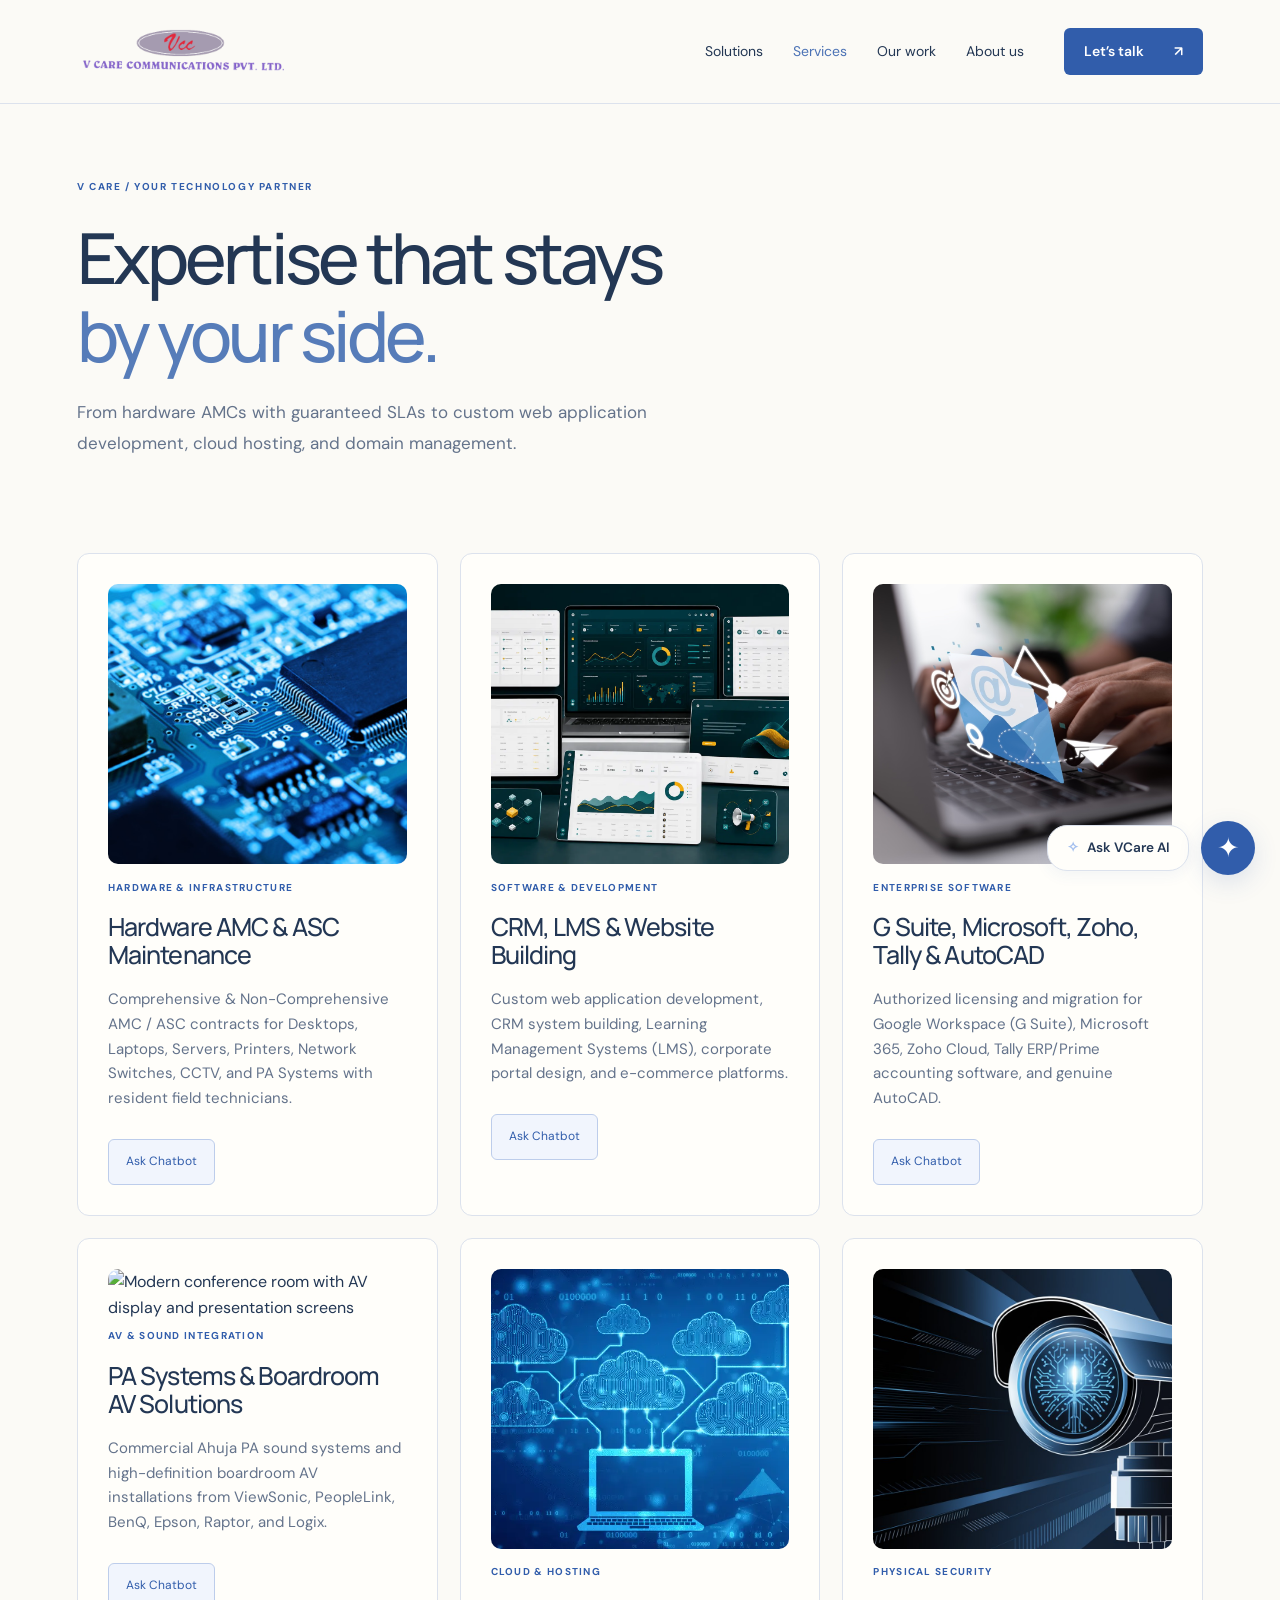
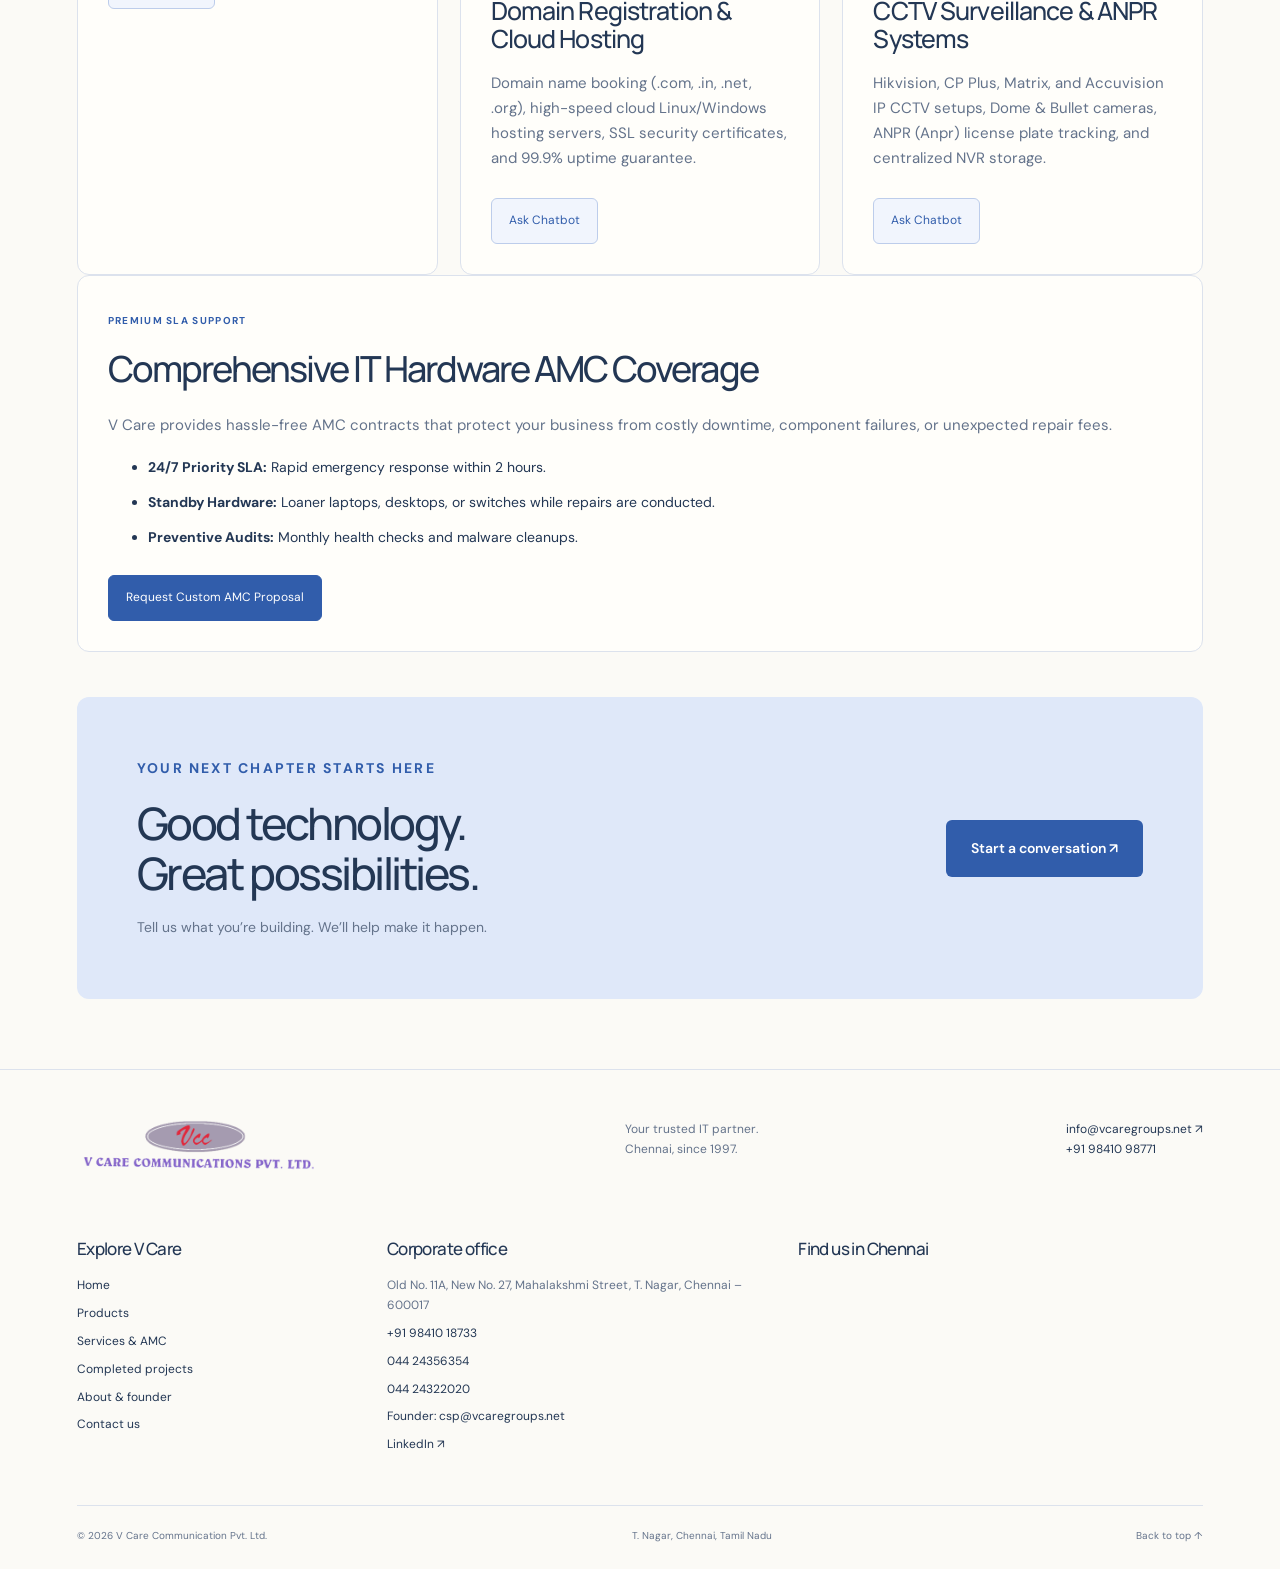
==== commit e8c2d83e: "Add files via upload" ====
--- a/services.html
+++ b/services.html
@@ -6,7 +6,9 @@
 
         
         <div class="bento-span-4 bento-card">
-          
+          <div class="service-visual">
+            <img src="Picture-of-a-motherboard.jpg" alt="IT support technician handling business hardware maintenance">
+          </div>
           <span class="bento-tag">HARDWARE & INFRASTRUCTURE</span>
           <h3 class="bento-title">Hardware AMC & ASC Maintenance</h3>
           <p class="bento-desc">Comprehensive & Non-Comprehensive AMC / ASC contracts for Desktops, Laptops, Servers,
@@ -16,7 +18,9 @@
 
         
         <div class="bento-span-4 bento-card">
-          
+          <div class="service-visual">
+            <img src="software-dashboard-suite.webp" alt="Development team building business software and CRM solutions">
+          </div>
           <span class="bento-tag">SOFTWARE & DEVELOPMENT</span>
           <h3 class="bento-title">CRM, LMS & Website Building</h3>
           <p class="bento-desc">Custom web application development, CRM system building, Learning Management Systems
@@ -26,7 +30,9 @@
 
         
         <div class="bento-span-4 bento-card">
-          
+          <div class="service-visual">
+            <img src="building an inbound email policy for your organization.jpg" alt="Business software tools and licenses on a modern office desk">
+          </div>
           <span class="bento-tag">ENTERPRISE SOFTWARE</span>
           <h3 class="bento-title">G Suite, Microsoft, Zoho, Tally & AutoCAD</h3>
           <p class="bento-desc">Authorized licensing and migration for Google Workspace (G Suite), Microsoft 365, Zoho
@@ -37,7 +43,9 @@
 
         
         <div class="bento-span-4 bento-card">
-          
+          <div class="service-visual">
+            <img src="https://images.unsplash.com/photo-1497366754035-f200968a6e72?auto=format&fit=crop&w=1200&q=80" alt="Modern conference room with AV display and presentation screens">
+          </div>
           <span class="bento-tag">AV & SOUND INTEGRATION</span>
           <h3 class="bento-title">PA Systems & Boardroom AV Solutions</h3>
           <p class="bento-desc">Commercial Ahuja PA sound systems and high-definition boardroom AV installations from
@@ -47,7 +55,9 @@
 
         
         <div class="bento-span-4 bento-card">
-          
+          <div class="service-visual">
+            <img src="Top-6-Benefits-of-Hosting-Applications-in-the-Cloud_blog_optim.webp" alt="Cloud hosting and digital infrastructure dashboard support">
+          </div>
           <span class="bento-tag">CLOUD & HOSTING</span>
           <h3 class="bento-title">Domain Registration & Cloud Hosting</h3>
           <p class="bento-desc">Domain name booking (.com, .in, .net, .org), high-speed cloud Linux/Windows hosting
@@ -57,7 +67,9 @@
 
         
         <div class="bento-span-4 bento-card">
-          
+          <div class="service-visual">
+            <img src="1739354625_ee320b36f56cb51e9c34.jpeg" alt="Security camera and surveillance system for office protection">
+          </div>
           <span class="bento-tag">PHYSICAL SECURITY</span>
           <h3 class="bento-title">CCTV Surveillance & ANPR Systems</h3>
           <p class="bento-desc">Hikvision, CP Plus, Matrix, and Accuvision IP CCTV setups, Dome & Bullet cameras, ANPR
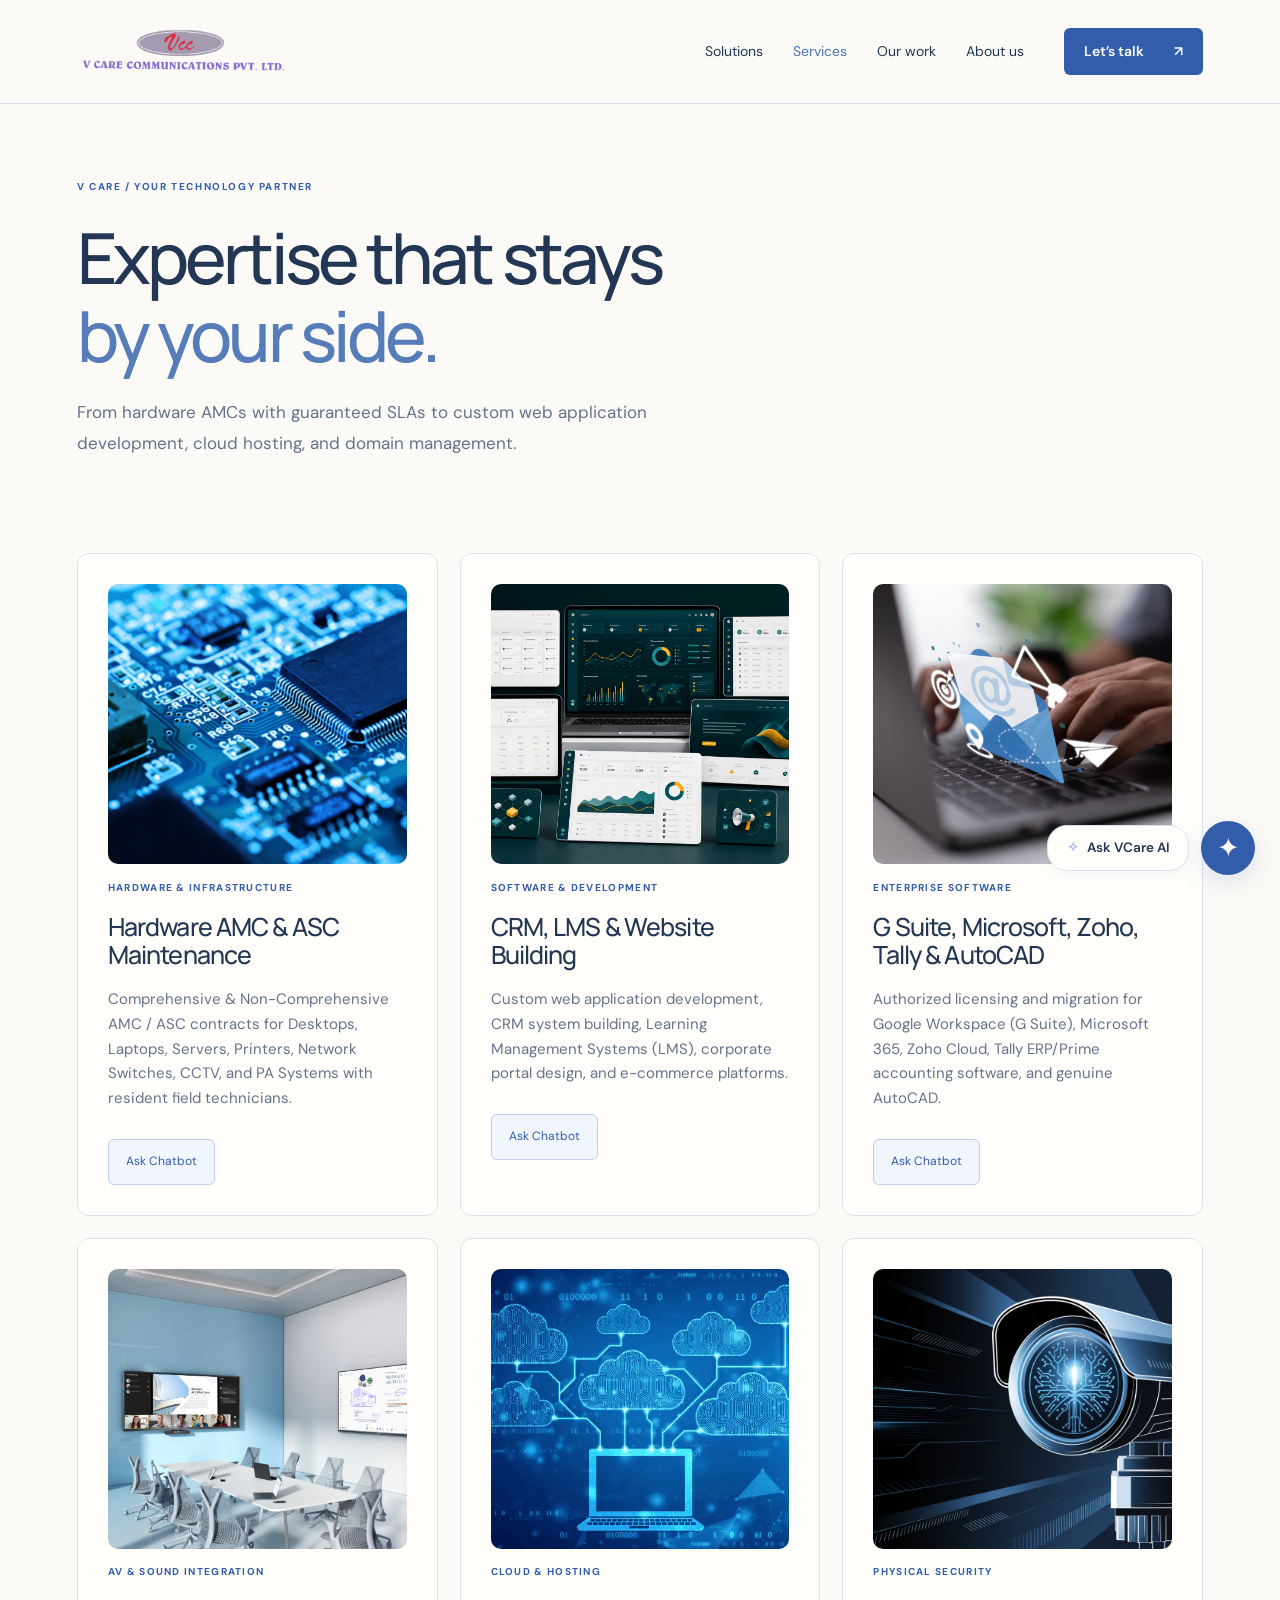
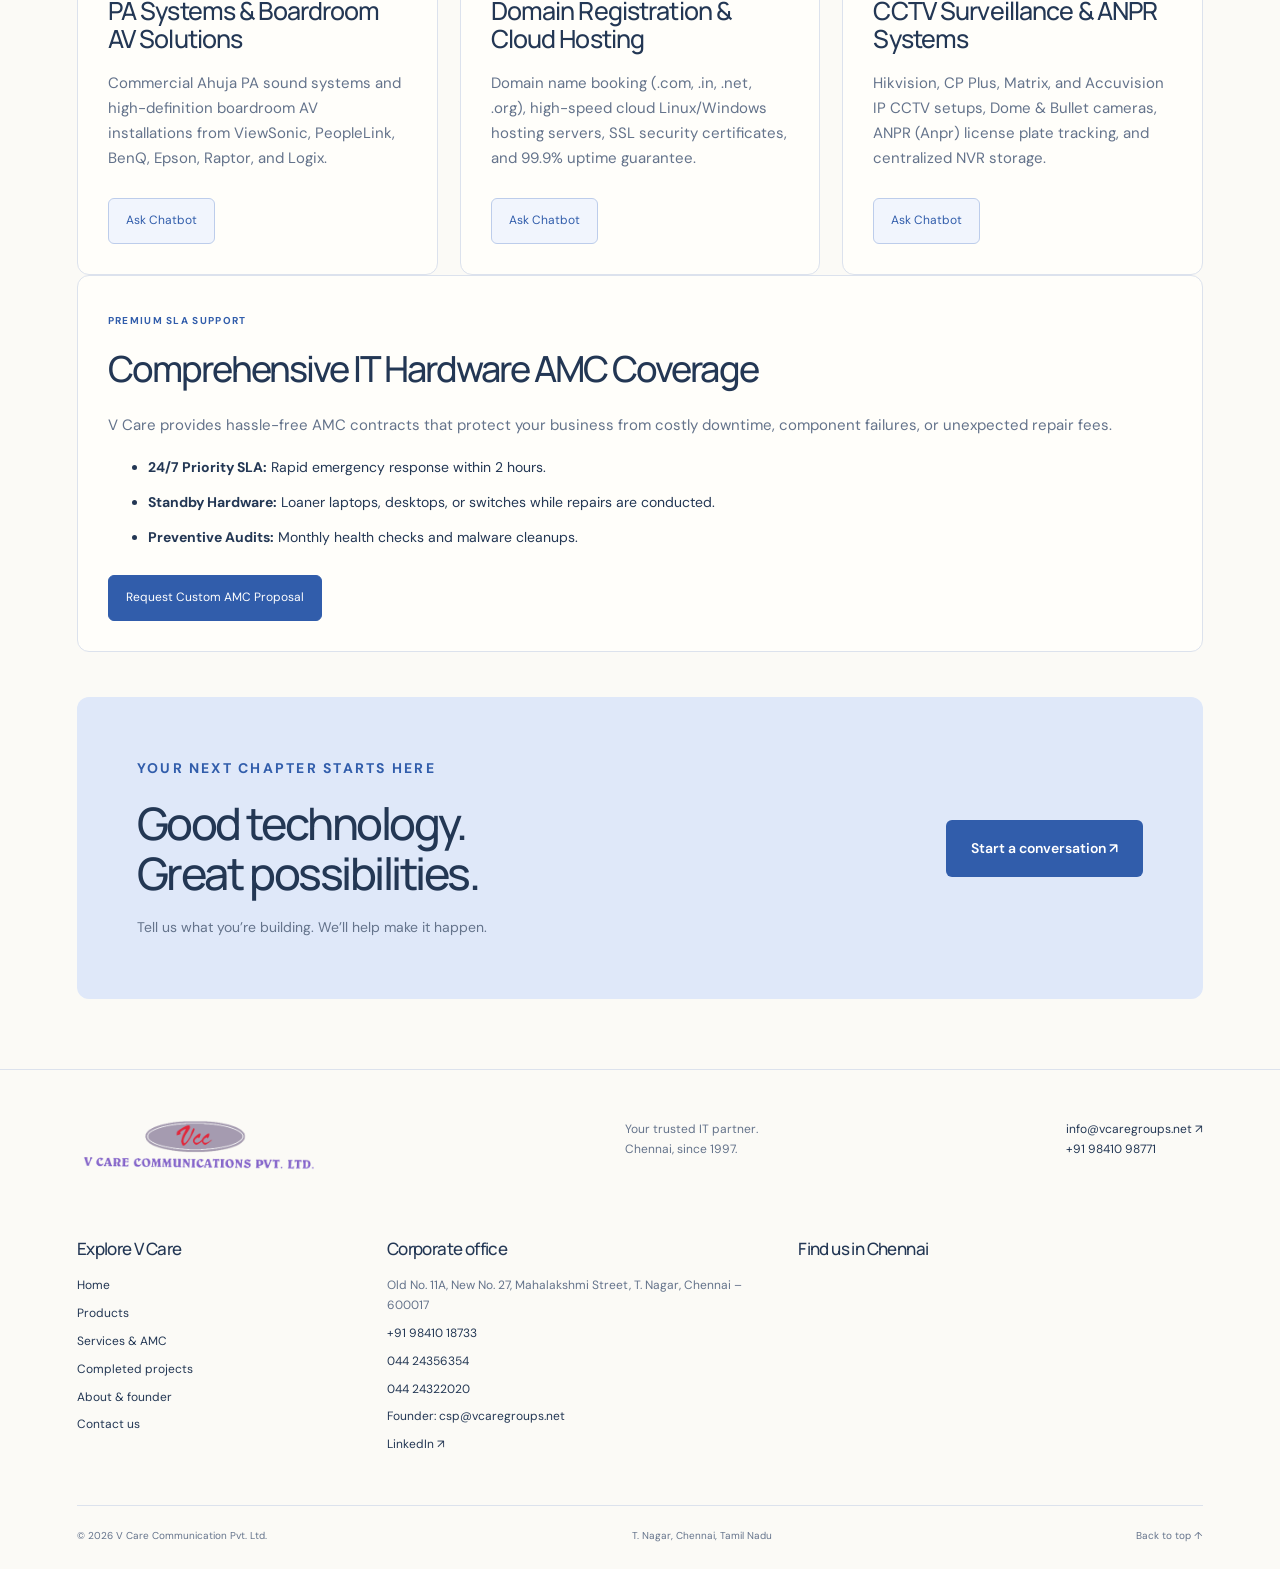
==== commit 071c85cb: "Update services.html" ====
--- a/services.html
+++ b/services.html
@@ -44,7 +44,7 @@
         
         <div class="bento-span-4 bento-card">
           <div class="service-visual">
-            <img src="https://images.unsplash.com/photo-1497366754035-f200968a6e72?auto=format&fit=crop&w=1200&q=80" alt="Modern conference room with AV display and presentation screens">
+            <img src="Image1_Meeting_Room.jpg" alt="Modern conference room with AV display and presentation screens">
           </div>
           <span class="bento-tag">AV & SOUND INTEGRATION</span>
           <h3 class="bento-title">PA Systems & Boardroom AV Solutions</h3>
@@ -107,4 +107,4 @@
       </div>
 
     </div>
-  </section></div></main><section class="closing"><div><p class="eyebrow">YOUR NEXT CHAPTER STARTS HERE</p><h2>Good technology.<br>Great possibilities.</h2><p>Tell us what you’re building. We’ll help make it happen.</p></div><a class="button" href="contact.html">Start a conversation ↗</a></section><footer><div class="footer-top"><a class="brand" href="index.html"><img src="logo.png" alt="V Care Communication Pvt. Ltd."></a><p>Your trusted IT partner.<br>Chennai, since 1997.</p><div><a href="mailto:info@vcaregroups.net">info@vcaregroups.net ↗</a><a href="tel:+919841098771">+91 98410 98771</a></div></div><div class="footer-extras"><div><h3>Explore V Care</h3><a href="index.html">Home</a><a href="products.html">Products</a><a href="services.html">Services & AMC</a><a href="projects.html">Completed projects</a><a href="about.html">About & founder</a><a href="contact.html">Contact us</a></div><div><h3>Corporate office</h3><p>Old No. 11A, New No. 27, Mahalakshmi Street, T. Nagar, Chennai – 600017</p><a href="tel:+919841018733">+91 98410 18733</a><a href="tel:04424356354">044 24356354</a><a href="tel:04424322020">044 24322020</a><a href="mailto:csp@vcaregroups.net">Founder: csp@vcaregroups.net</a><a href="https://www.linkedin.com/company/vcare-communication-pvt-ltd/" target="_blank" rel="noopener">LinkedIn ↗</a></div><div><h3>Find us in Chennai</h3><iframe src="https://www.google.com/maps/embed?pb=!1m18!1m12!1m3!1d15547.591956405066!2d80.22578973375931!3d13.042164800798362!2m3!1f0!2f0!3f0!3m2!1i1024!2i768!4f13.1!3m3!1m2!1s0x3a5266fff893aa7f%3A0x14968e3ff14acfaf!2sV%20Care%20Communication!5e0!3m2!1sen!2sin!4v1703919596959!5m2!1sen!2sin" width="100%" height="460" allowfullscreen="" loading="lazy" title="V Care office location"></iframe></div></div><div class="footer-bottom"><span>© <span id="year"></span> V Care Communication Pvt. Ltd.</span><a href="contact.html">T. Nagar, Chennai, Tamil Nadu</a><a href="#main">Back to top ↑</a></div></footer><script src="js/chatbot-data.js"></script><script src="js/chatbot.js"></script><script src="js/site.js"></script></body></html>+  </section></div></main><section class="closing"><div><p class="eyebrow">YOUR NEXT CHAPTER STARTS HERE</p><h2>Good technology.<br>Great possibilities.</h2><p>Tell us what you’re building. We’ll help make it happen.</p></div><a class="button" href="contact.html">Start a conversation ↗</a></section><footer><div class="footer-top"><a class="brand" href="index.html"><img src="logo.png" alt="V Care Communication Pvt. Ltd."></a><p>Your trusted IT partner.<br>Chennai, since 1997.</p><div><a href="mailto:info@vcaregroups.net">info@vcaregroups.net ↗</a><a href="tel:+919841098771">+91 98410 98771</a></div></div><div class="footer-extras"><div><h3>Explore V Care</h3><a href="index.html">Home</a><a href="products.html">Products</a><a href="services.html">Services & AMC</a><a href="projects.html">Completed projects</a><a href="about.html">About & founder</a><a href="contact.html">Contact us</a></div><div><h3>Corporate office</h3><p>Old No. 11A, New No. 27, Mahalakshmi Street, T. Nagar, Chennai – 600017</p><a href="tel:+919841018733">+91 98410 18733</a><a href="tel:04424356354">044 24356354</a><a href="tel:04424322020">044 24322020</a><a href="mailto:csp@vcaregroups.net">Founder: csp@vcaregroups.net</a><a href="https://www.linkedin.com/company/vcare-communication-pvt-ltd/" target="_blank" rel="noopener">LinkedIn ↗</a></div><div><h3>Find us in Chennai</h3><iframe src="https://www.google.com/maps/embed?pb=!1m18!1m12!1m3!1d15547.591956405066!2d80.22578973375931!3d13.042164800798362!2m3!1f0!2f0!3f0!3m2!1i1024!2i768!4f13.1!3m3!1m2!1s0x3a5266fff893aa7f%3A0x14968e3ff14acfaf!2sV%20Care%20Communication!5e0!3m2!1sen!2sin!4v1703919596959!5m2!1sen!2sin" width="100%" height="460" allowfullscreen="" loading="lazy" title="V Care office location"></iframe></div></div><div class="footer-bottom"><span>© <span id="year"></span> V Care Communication Pvt. Ltd.</span><a href="contact.html">T. Nagar, Chennai, Tamil Nadu</a><a href="#main">Back to top ↑</a></div></footer><script src="js/chatbot-data.js"></script><script src="js/chatbot.js"></script><script src="js/site.js"></script></body></html>
